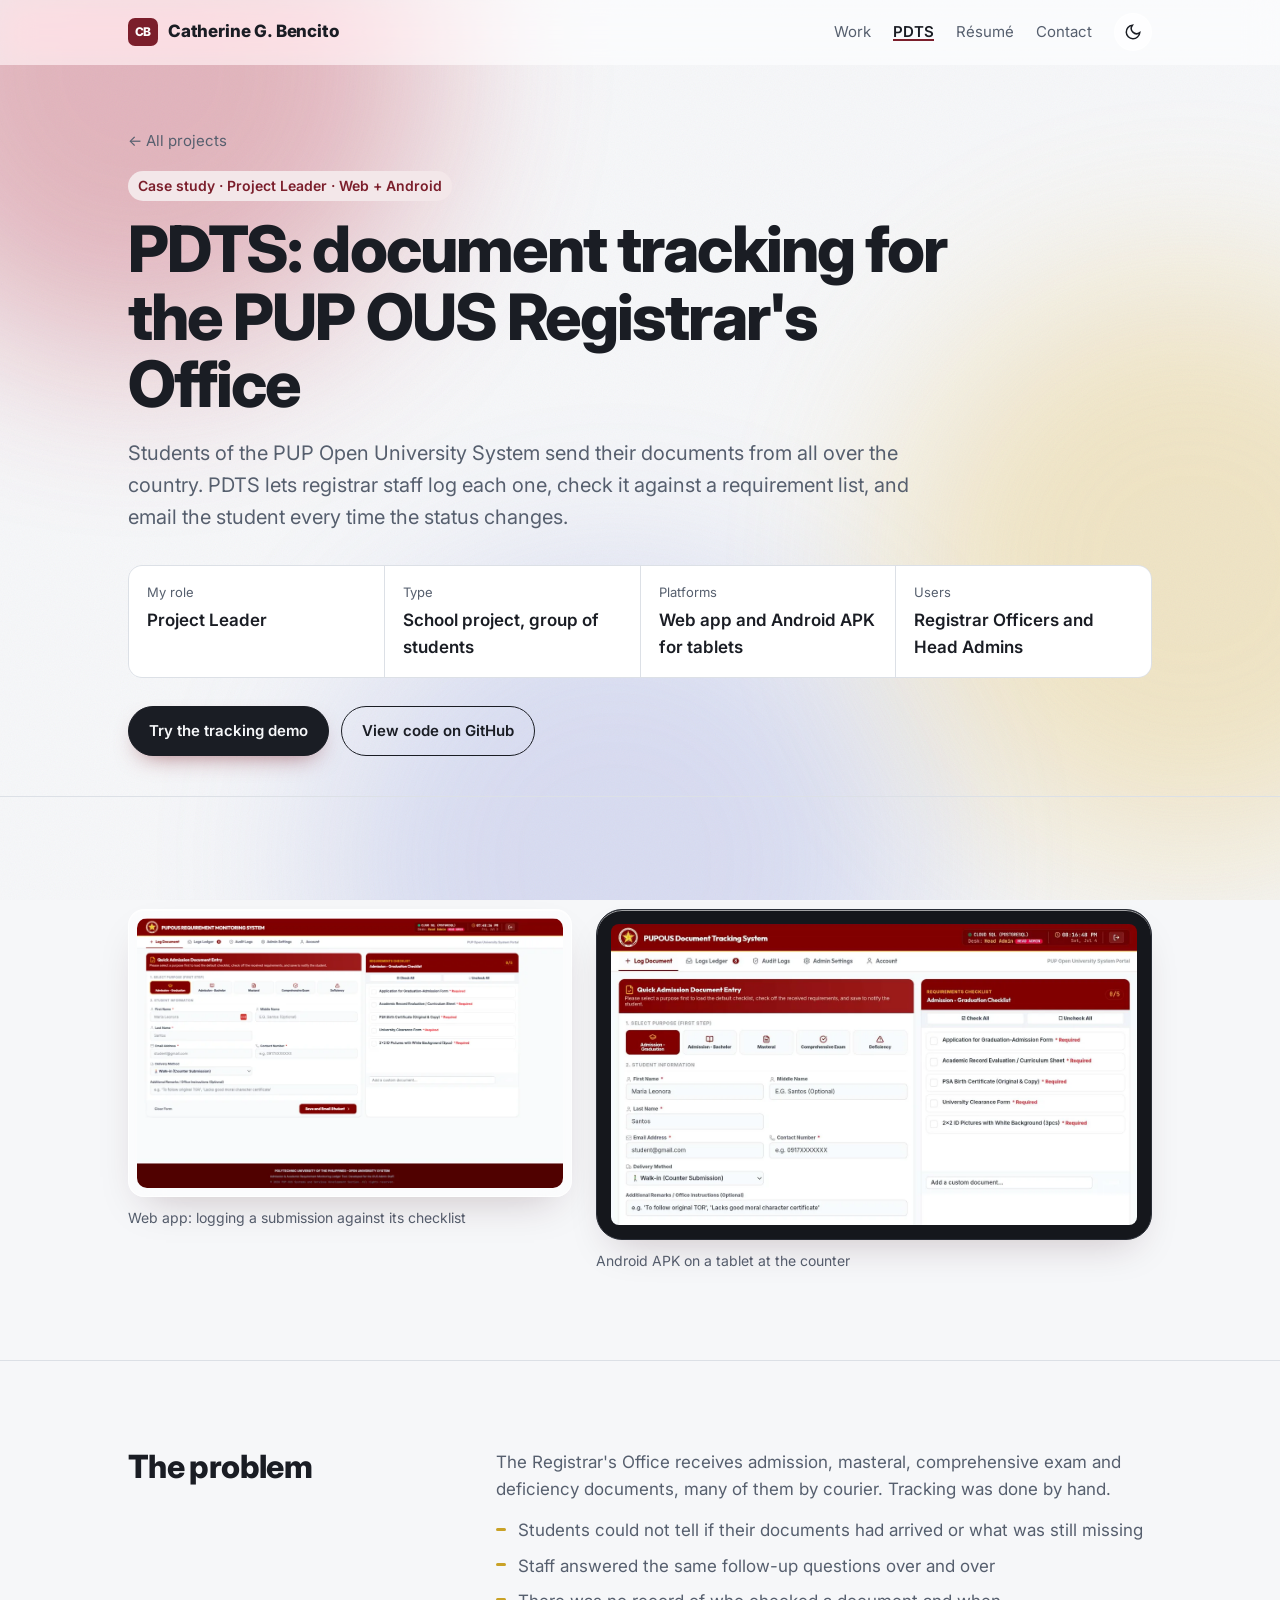
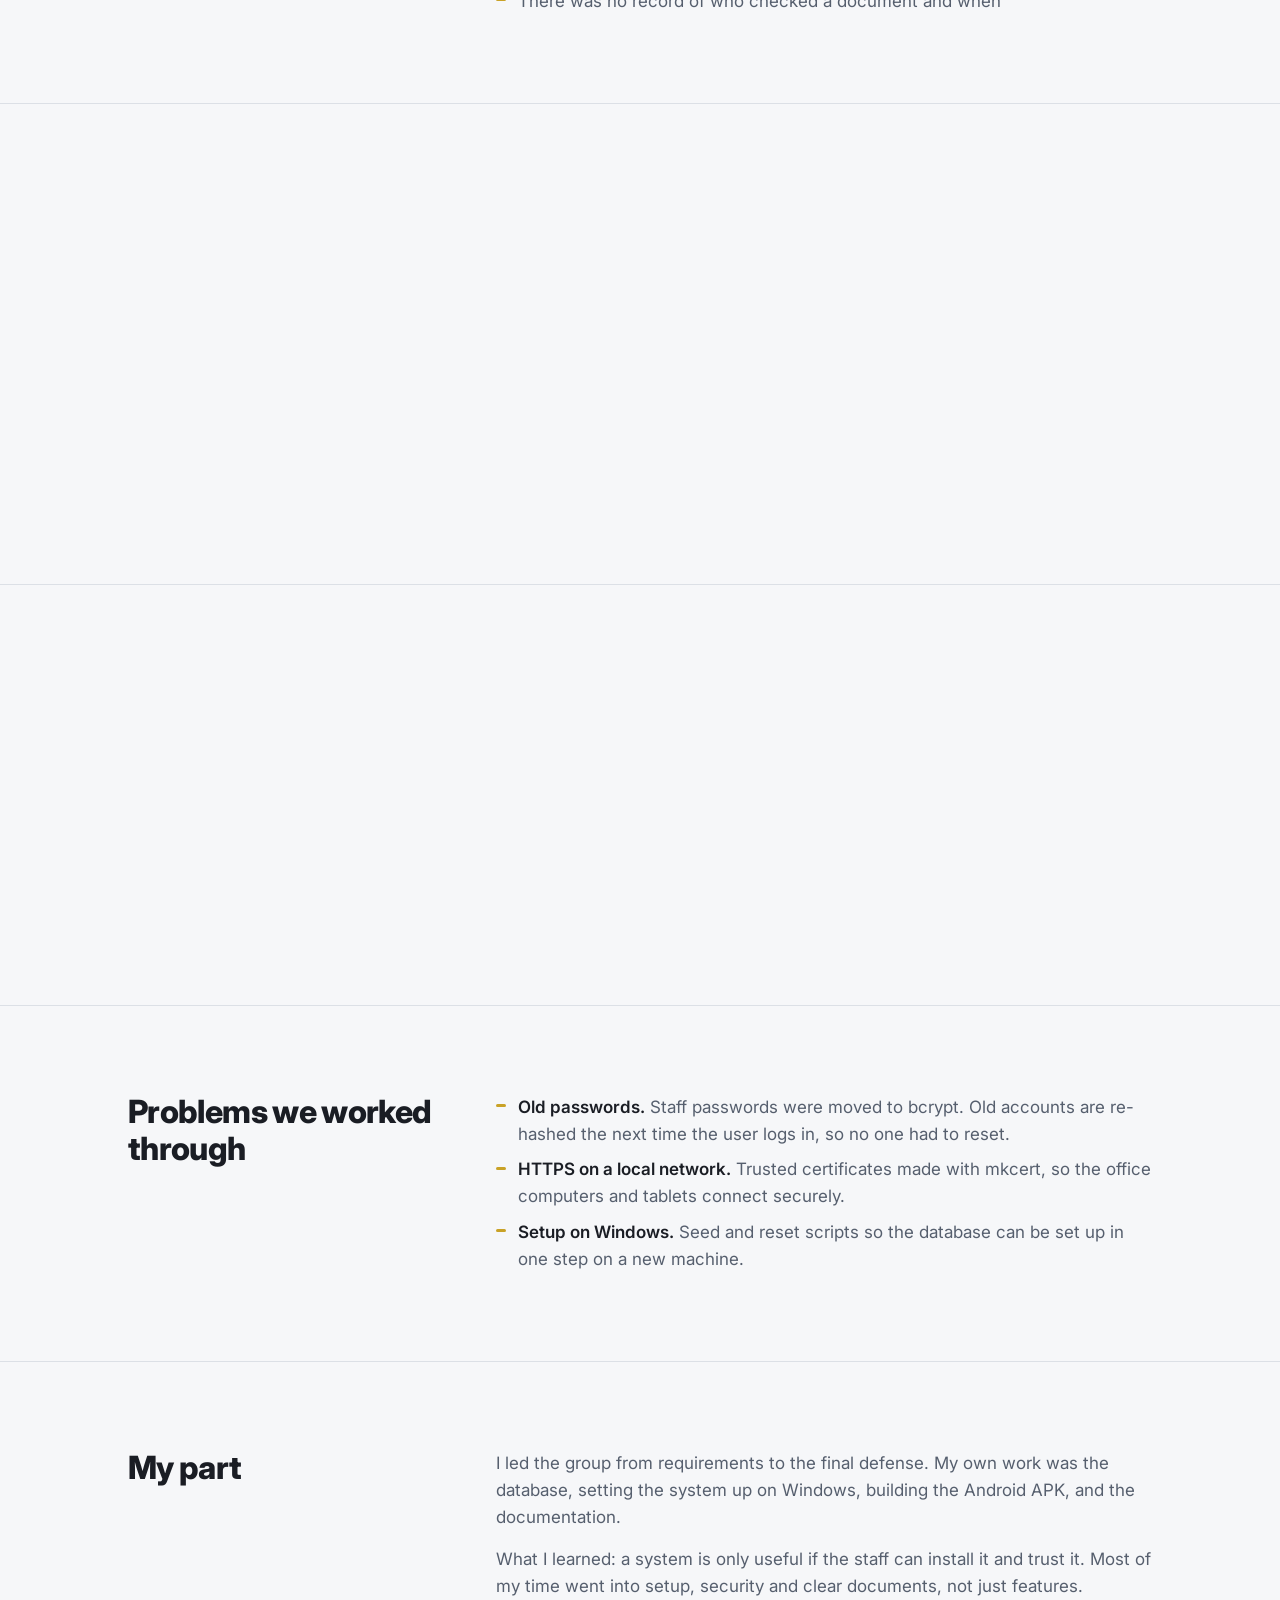
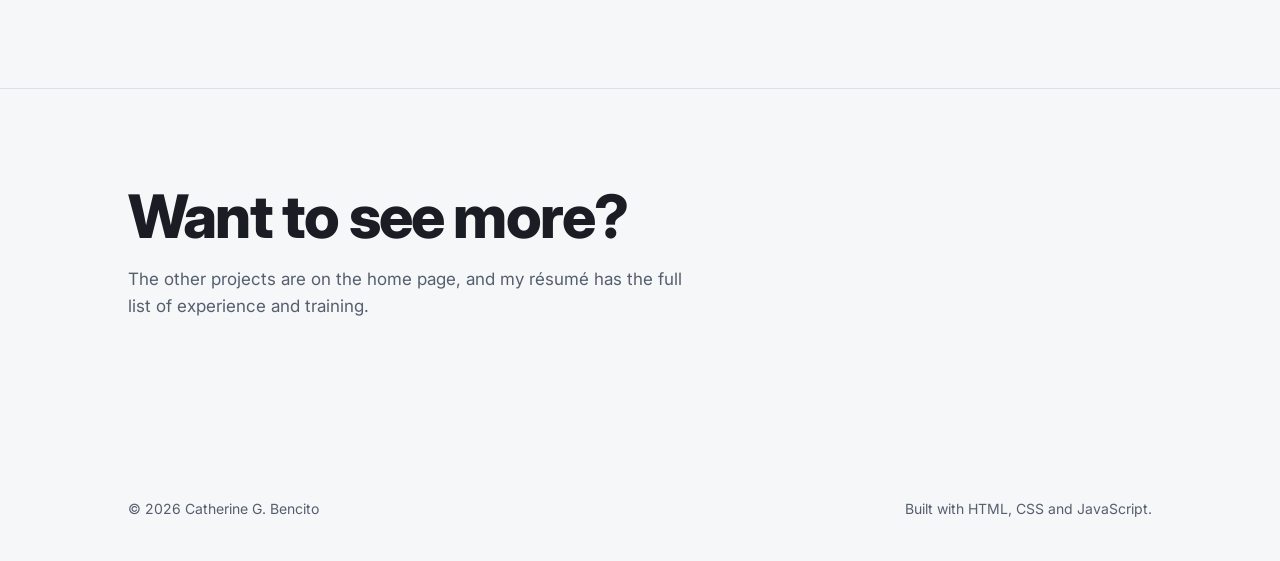
==== pdts.html @ c89cd0c1 "Add PDTS case study page and résumé page with PDF download Co-Authored-By: Claude Opus 5.5 <noreply@" ====
<!DOCTYPE html>
<html lang="en">
<head>
<meta charset="utf-8">
<meta name="viewport" content="width=device-width, initial-scale=1">
<title>PDTS case study | Catherine G. Bencito</title>
<meta name="description" content="Case study: PDTS, the PUP OUS Document Tracking and Submission System, a web and Android app for the Registrar's Office. Project Leader: Catherine G. Bencito.">
<meta name="author" content="Catherine G. Bencito">
<meta property="og:type" content="article">
<meta property="og:title" content="PDTS case study | Catherine G. Bencito">
<meta property="og:description" content="How a manual registrar process became a document tracking system on web and Android.">
<meta name="theme-color" content="#7B1E2B">
<link rel="icon" href="data:image/svg+xml,<svg xmlns='http://www.w3.org/2000/svg' viewBox='0 0 32 32'><rect width='32' height='32' rx='7' fill='%237B1E2B'/><text x='16' y='21' font-family='Arial' font-weight='700' font-size='13' fill='white' text-anchor='middle'>CB</text></svg>">
<link rel="preconnect" href="https://fonts.googleapis.com">
<link rel="preconnect" href="https://fonts.gstatic.com" crossorigin>
<link href="https://fonts.googleapis.com/css2?family=Inter:wght@400;500;600;700;800&display=swap" rel="stylesheet">
<link rel="stylesheet" href="assets/css/styles.css">
<script>
  document.documentElement.classList.add('js');
  try { const t = localStorage.getItem('theme'); if (t) document.documentElement.dataset.theme = t; else if (matchMedia('(prefers-color-scheme: dark)').matches) document.documentElement.dataset.theme = 'dark'; } catch (e) {}
</script>
</head>
<body>
<div class="ambient" aria-hidden="true"><span></span><span></span><span></span></div>
<div class="grain" aria-hidden="true"></div>
<div class="progress" id="progress" aria-hidden="true"></div>
<a class="skip" href="#main">Skip to content</a>

<header class="top">
  <div class="wrap nav">
    <a class="brand" href="index.html" aria-label="Catherine G. Bencito, home"><span class="brand-mark" aria-hidden="true">CB</span><span class="brand-name">Catherine G. Bencito</span></a>
    <div class="nav-right">
      <nav aria-label="Main">
        <ul>
          <li><a href="index.html#work">Work</a></li>
          <li class="opt"><a href="pdts.html" aria-current="page">PDTS</a></li>
          <li><a href="resume.html">Résumé</a></li>
          <li class="opt2"><a href="index.html#contact">Contact</a></li>
        </ul>
      </nav>
      <button class="theme-toggle" id="themeToggle" type="button" aria-label="Switch to dark theme">
        <svg class="moon" viewBox="0 0 24 24" fill="none" stroke="currentColor" stroke-width="2" stroke-linecap="round" aria-hidden="true"><path d="M21 12.8A9 9 0 1 1 11.2 3a7 7 0 0 0 9.8 9.8z"/></svg>
        <svg class="sun" viewBox="0 0 24 24" fill="none" stroke="currentColor" stroke-width="2" stroke-linecap="round" aria-hidden="true"><circle cx="12" cy="12" r="4"/><path d="M12 2v2M12 20v2M4.9 4.9l1.4 1.4M17.7 17.7l1.4 1.4M2 12h2M20 12h2M4.9 19.1l1.4-1.4M17.7 6.3l1.4-1.4"/></svg>
      </button>
    </div>
  </div>
</header>

<main id="main">
  <section class="page-hero">
    <div class="wrap">
      <a class="back" href="index.html#work">← All projects</a>
      <span class="role">Case study · Project Leader · Web + Android</span>
      <h1>PDTS: document tracking for the PUP OUS Registrar's Office</h1>
      <p class="lede">Students of the PUP Open University System send their documents from all over the country. PDTS lets registrar staff log each one, check it against a requirement list, and email the student every time the status changes.</p>
      <dl class="facts">
        <div><dt>My role</dt><dd>Project Leader</dd></div>
        <div><dt>Type</dt><dd>School project, group of students</dd></div>
        <div><dt>Platforms</dt><dd>Web app and Android APK for tablets</dd></div>
        <div><dt>Users</dt><dd>Registrar Officers and Head Admins</dd></div>
      </dl>
      <div class="cta-row">
        <a class="btn primary" href="index.html#main">Try the tracking demo</a>
        <a class="btn ghost" href="https://github.com/iamgravz/pdts-demo-clean" target="_blank" rel="noopener">View code on GitHub</a>
      </div>
    </div>
  </section>

  <section class="block">
    <div class="wrap">
      <div class="screens">
        <figure class="shot shot-web">
          <button type="button" class="shot-open" data-full="assets/img/pdts-web.webp" data-alt="PDTS on the web: document entry form with requirements checklist" aria-label="Enlarge web screenshot">
            <img src="assets/img/pdts-web.webp" width="960" height="607" alt="PDTS on the web: document entry form with requirements checklist">
          </button>
          <figcaption>Web app: logging a submission against its checklist</figcaption>
        </figure>
        <figure class="shot shot-tablet">
          <button type="button" class="shot-open" data-full="assets/img/pdts-tablet.webp" data-alt="PDTS Android app running on a tablet" aria-label="Enlarge tablet screenshot">
            <img src="assets/img/pdts-tablet.webp" width="1280" height="732" alt="PDTS Android app running on a tablet">
          </button>
          <figcaption>Android APK on a tablet at the counter</figcaption>
        </figure>
      </div>
    </div>
  </section>

  <section class="block">
    <div class="wrap prose-grid">
      <h2>The problem</h2>
      <div class="prose">
        <p>The Registrar's Office receives admission, masteral, comprehensive exam and deficiency documents, many of them by courier. Tracking was done by hand.</p>
        <ul class="ticks">
          <li>Students could not tell if their documents had arrived or what was still missing</li>
          <li>Staff answered the same follow-up questions over and over</li>
          <li>There was no record of who checked a document and when</li>
        </ul>
      </div>
    </div>
  </section>

  <section class="block">
    <div class="wrap prose-grid">
      <h2>What PDTS does</h2>
      <div class="prose">
        <ul class="ticks">
          <li><strong>Checklist per purpose.</strong> Head Admins set the required documents for each purpose. Officers tick each one as they verify it.</li>
          <li><strong>Tracking reference and process slip.</strong> Every submission gets a reference number and a printable slip.</li>
          <li><strong>Automatic email.</strong> When the status changes, the student gets an email, including which document is missing.</li>
          <li><strong>Audit log.</strong> Every staff action is saved with who, what and when, and cannot be edited.</li>
          <li><strong>Web and Android.</strong> The same React app runs in the browser and, through Capacitor, as an APK for tablets.</li>
        </ul>
      </div>
    </div>
  </section>

  <section class="block">
    <div class="wrap prose-grid">
      <h2>How it is built</h2>
      <div class="prose">
        <div class="arch" role="img" aria-label="React client on web and Android talks to an Express API, which uses PostgreSQL and an email service">
          <div class="col">
            <div class="node key"><b>React + TypeScript</b><span>Web app (Vite)</span></div>
            <div class="node key"><b>Android APK</b><span>Capacitor wrapper</span></div>
          </div>
          <div class="arrow" aria-hidden="true">⇄</div>
          <div class="col">
            <div class="node key"><b>Express API</b><span>Node.js · roles · bcrypt</span></div>
          </div>
          <div class="arrow" aria-hidden="true">⇄</div>
          <div class="col">
            <div class="node"><b>PostgreSQL</b><span>Drizzle ORM</span></div>
            <div class="node"><b>Email service</b><span>Nodemailer</span></div>
          </div>
        </div>
        <div class="stack plain">
          <span>React 19</span><span>TypeScript</span><span>Vite</span><span>Node.js</span><span>Express</span><span>PostgreSQL</span><span>Drizzle ORM</span><span>Tailwind CSS</span><span>Nodemailer</span><span>Capacitor</span>
        </div>
      </div>
    </div>
  </section>

  <section class="block">
    <div class="wrap prose-grid">
      <h2>Problems we worked through</h2>
      <div class="prose">
        <ul class="ticks">
          <li><strong>Old passwords.</strong> Staff passwords were moved to bcrypt. Old accounts are re-hashed the next time the user logs in, so no one had to reset.</li>
          <li><strong>HTTPS on a local network.</strong> Trusted certificates made with mkcert, so the office computers and tablets connect securely.</li>
          <li><strong>Setup on Windows.</strong> Seed and reset scripts so the database can be set up in one step on a new machine.</li>
        </ul>
      </div>
    </div>
  </section>

  <section class="block">
    <div class="wrap prose-grid">
      <h2>My part</h2>
      <div class="prose">
        <p>I led the group from requirements to the final defense. My own work was the database, setting the system up on Windows, building the Android APK, and the documentation.</p>
        <p>What I learned: a system is only useful if the staff can install it and trust it. Most of my time went into setup, security and clear documents, not just features.</p>
      </div>
    </div>
  </section>

  <section class="contact">
    <div class="wrap">
      <h2>Want to see more?</h2>
      <p>The other projects are on the home page, and my résumé has the full list of experience and training.</p>
      <div class="cta-row">
        <a class="btn primary" href="index.html#work">Back to projects</a>
        <a class="btn ghost" href="resume.html">View résumé</a>
      </div>
    </div>
  </section>
</main>

<div class="wrap">
  <footer>
    <span>© <span id="yr">2026</span> Catherine G. Bencito</span>
    <span>Built with HTML, CSS and JavaScript.</span>
  </footer>
</div>

<script src="assets/js/main.js" defer></script>
<dialog class="lightbox" id="lightbox" aria-label="Screenshot"><button class="case-close" type="button" aria-label="Close">×</button></dialog>
<div class="toast" id="toast" role="status" aria-live="polite"></div>
</body>
</html>
---- assets/css/styles.css ----
/* ==========================================================
   Catherine G. Bencito — Portfolio
   Design tokens → base → layout → components → utilities
   ========================================================== */

:root {
  --paper: #F6F7F9;
  --surface: #FFFFFF;
  --surface-2: #EEF0F3;
  --ink: #1A1D24;
  --slate: #565F6E;
  --line: #DCE0E6;
  --maroon: #7B1E2B;
  --maroon-ink: #7B1E2B;
  --maroon-soft: #F3E7E9;
  --gold: #C9A227;
  --ok: #1F7A4D;
  --ok-soft: #E3F2EA;
  --warn: #9A6A00;
  --warn-soft: #FBF1D9;
  --radius-lg: 14px;
  --radius-sm: 6px;
  --max: 1080px;
  color-scheme: light;
}

[data-theme="dark"] {
  --paper: #14161B;
  --surface: #1C1F26;
  --surface-2: #252932;
  --ink: #ECEEF2;
  --slate: #A3AAB6;
  --line: #2E333D;
  --maroon: #9B2C3C;
  --maroon-ink: #E58A97;
  --maroon-soft: #3A1E24;
  --ok: #5CC892;
  --ok-soft: #173326;
  --warn: #E8C15A;
  --warn-soft: #3A3018;
  color-scheme: dark;
}

* { box-sizing: border-box; margin: 0; padding: 0; }
html { scroll-behavior: smooth; }
@media (prefers-reduced-motion: reduce) { html { scroll-behavior: auto; } }

body {
  font-family: "Inter", system-ui, -apple-system, "Segoe UI", sans-serif;
  background: var(--paper);
  color: var(--ink);
  font-size: 17px;
  line-height: 1.6;
  -webkit-font-smoothing: antialiased;
  transition: background .25s, color .25s;
}
a { color: inherit; }
a:focus-visible, button:focus-visible, input:focus-visible {
  outline: 3px solid var(--gold); outline-offset: 3px; border-radius: 4px;
}
.wrap { max-width: var(--max); margin: 0 auto; padding: 0 28px; }
.skip { position: absolute; left: -999px; top: 8px; background: var(--ink); color: var(--paper); padding: 8px 14px; border-radius: 6px; z-index: 50; }
.skip:focus { left: 8px; }

/* ---------- header ---------- */
header.top {
  position: sticky; top: 0; z-index: 20;
  background: color-mix(in srgb, var(--paper) 88%, transparent);
  backdrop-filter: blur(8px);
  border-bottom: 1px solid transparent;
  transition: border-color .2s;
}
header.top.scrolled { border-bottom-color: var(--line); }
.nav { display: flex; align-items: center; justify-content: space-between; height: 64px; gap: 16px; }
.brand { white-space: nowrap; font-weight: 800; text-decoration: none; letter-spacing: -.01em; display: flex; align-items: center; gap: 10px; }
.brand-mark { width: 30px; height: 28px; border-radius: 7px; background: var(--maroon); color: #fff; display: grid; place-items: center; font-size: 12px; }
.nav-right { display: flex; align-items: center; gap: 22px; }
.nav ul { display: flex; gap: 22px; list-style: none; font-size: 15px; }
.nav ul a { text-decoration: none; color: var(--slate); }
.nav ul a:hover { color: var(--ink); }
.theme-toggle {
  width: 38px; height: 38px; border-radius: 50%;
  border: 1px solid var(--line); background: var(--surface); color: var(--ink);
  display: grid; place-items: center; cursor: pointer;
}
.theme-toggle svg { width: 18px; height: 18px; }
.theme-toggle .sun { display: none; }
[data-theme="dark"] .theme-toggle .sun { display: block; }
[data-theme="dark"] .theme-toggle .moon { display: none; }
@media (max-width: 760px) { .nav ul { gap: 14px; font-size: 14px; } .nav ul .opt { display: none; } }
@media (max-width: 430px) { .nav ul .opt2 { display: none; } .brand-name { display: none; } }

/* ---------- buttons ---------- */
.btn {
  display: inline-flex; align-items: center; gap: 8px;
  padding: 12px 20px; border-radius: 999px;
  font: inherit; font-weight: 600; font-size: 15px; text-decoration: none;
  border: 1.5px solid var(--ink); background: transparent; color: var(--ink);
  cursor: pointer; transition: background .15s, color .15s, border-color .15s;
}
.btn.primary { background: var(--ink); color: var(--paper); }
.btn.primary:hover { background: var(--maroon); border-color: var(--maroon); color: #fff; }
.btn.ghost:hover { background: var(--surface); }
.btn.small { padding: 8px 14px; font-size: 14px; }
.cta-row { display: flex; flex-wrap: wrap; gap: 12px; margin-top: 36px; }

/* ---------- hero ---------- */
.hero { padding: 88px 0 72px; }
.hero-grid { display: grid; grid-template-columns: 1fr; gap: 0; }
.hero h1 { font-size: clamp(44px, 7.4vw, 88px); line-height: 1; letter-spacing: -.035em; font-weight: 800; max-width: 12ch; }
.hero .lede { margin-top: 28px; font-size: clamp(18px, 2vw, 21px); color: var(--slate); max-width: 60ch; }
.hero .lede strong { color: var(--ink); font-weight: 600; }

/* ---------- live tracker demo (signature element) ---------- */
.demo {
  margin-top: 72px; background: var(--surface);
  border: 1px solid var(--line); border-radius: var(--radius-lg);
  overflow: hidden;
}
.demo-bar {
  display: flex; justify-content: space-between; align-items: center; gap: 12px; flex-wrap: wrap;
  padding: 14px 22px; background: var(--maroon); color: #fff; font-size: 14px;
}
.demo-bar b { font-weight: 700; }
.demo-bar .pill { background: rgba(255,255,255,.16); padding: 3px 10px; border-radius: 999px; }
.demo-body { padding: 24px 26px 28px; }
.demo-form { display: flex; gap: 10px; flex-wrap: wrap; align-items: end; }
.demo-form label { display: block; font-size: 14px; font-weight: 600; margin-bottom: 6px; }
.demo-form .field { flex: 1 1 260px; }
.demo-form input {
  width: 100%; font: inherit; font-size: 16px; font-variant-numeric: tabular-nums;
  padding: 11px 14px; border: 1.5px solid var(--line); border-radius: 10px;
  background: var(--paper); color: var(--ink);
}
.demo-form input:focus { border-color: var(--maroon-ink); outline: none; }
.samples { margin-top: 12px; font-size: 14px; color: var(--slate); display: flex; gap: 8px; flex-wrap: wrap; align-items: center; }
.samples button {
  font: inherit; font-size: 13px; font-variant-numeric: tabular-nums;
  padding: 4px 10px; border-radius: 999px; cursor: pointer;
  border: 1px solid var(--line); background: var(--surface-2); color: var(--ink);
}
.samples button:hover { border-color: var(--maroon-ink); }

.result { margin-top: 24px; border-top: 1px dashed var(--line); padding-top: 22px; }
.result[hidden] { display: none; }
.result-head { display: flex; justify-content: space-between; gap: 16px; flex-wrap: wrap; align-items: flex-start; }
.result-head h3 { font-size: 20px; letter-spacing: -.01em; }
.result-head .meta { font-size: 14px; color: var(--slate); }
.status { font-size: 13px; font-weight: 700; padding: 5px 12px; border-radius: 999px; white-space: nowrap; }
.status.ok { background: var(--ok-soft); color: var(--ok); }
.status.warn { background: var(--warn-soft); color: var(--warn); }
.status.info { background: var(--maroon-soft); color: var(--maroon-ink); }

.steps { position: relative; display: grid; grid-template-columns: repeat(5, 1fr); margin-top: 26px; }
.rail { position: absolute; left: 10%; right: 10%; top: 11px; height: 3px; background: var(--line); border-radius: 3px; }
.rail-fill { position: absolute; left: 0; top: 0; bottom: 0; width: 0; background: var(--maroon); border-radius: 3px; transition: width 1.4s cubic-bezier(.6,.1,.2,1); }
.step { position: relative; text-align: center; padding: 0 6px; }
.dot { width: 25px; height: 25px; margin: 0 auto; border-radius: 50%; background: var(--surface); border: 3px solid var(--line); transition: border-color .3s, background .3s; display: grid; place-items: center; }
.dot svg { width: 12px; height: 12px; opacity: 0; transition: opacity .3s; }
.step.done .dot { border-color: var(--maroon); background: var(--maroon); }
.step.done .dot svg { opacity: 1; }
.step.current .dot { border-color: var(--maroon); }
.step-name { margin-top: 10px; font-weight: 600; font-size: 14px; }
.step-note { font-size: 12.5px; color: var(--slate); line-height: 1.4; margin-top: 2px; font-variant-numeric: tabular-nums; }

.result-cols { display: grid; grid-template-columns: 1fr 1fr; gap: 24px; margin-top: 26px; }
.panel { background: var(--paper); border: 1px solid var(--line); border-radius: 10px; padding: 16px 18px; }
.panel h4 { font-size: 14px; font-weight: 700; margin-bottom: 10px; }
.checklist { list-style: none; display: grid; gap: 7px; font-size: 15px; }
.checklist li { display: flex; gap: 10px; align-items: baseline; }
.checklist .mark { flex: none; width: 18px; height: 18px; border-radius: 4px; display: grid; place-items: center; font-size: 12px; font-weight: 800; transform: translateY(3px); }
.checklist .yes .mark { background: var(--ok-soft); color: var(--ok); }
.checklist .no .mark { background: var(--warn-soft); color: var(--warn); }
.checklist .no { color: var(--slate); }
.email { font-size: 14px; color: var(--slate); }
.email .subject { color: var(--ink); font-weight: 600; margin-bottom: 6px; }
.email p + p { margin-top: 6px; }
.demo-error { margin-top: 18px; color: var(--warn); font-size: 15px; }
.demo-foot { margin-top: 22px; font-size: 14px; color: var(--slate); }
@media (max-width: 760px) {
  .steps { grid-template-columns: 1fr; gap: 16px; }
  .rail { left: 11px; right: auto; top: 12px; bottom: 12px; width: 3px; height: auto; }
  .rail-fill { width: 100% !important; height: 0; transition: height 1.4s cubic-bezier(.6,.1,.2,1); }
  .step { display: grid; grid-template-columns: 25px 1fr; gap: 14px; text-align: left; padding: 0; }
  .dot { margin: 0; }
  .step-name { margin-top: 0; }
  .result-cols { grid-template-columns: 1fr; }
}

/* ---------- sections ---------- */
section.block { padding: 88px 0; border-top: 1px solid var(--line); }
.sec-head { display: grid; grid-template-columns: 1fr 2fr; gap: 40px; margin-bottom: 48px; }
.sec-head h2 { font-size: clamp(30px, 3.6vw, 40px); line-height: 1.1; letter-spacing: -.025em; font-weight: 800; }
.sec-head p { color: var(--slate); max-width: 58ch; align-self: end; }
@media (max-width: 800px) { .sec-head { grid-template-columns: 1fr; gap: 12px; } }

/* ---------- featured project ---------- */
.feature { display: grid; grid-template-columns: 1.15fr 1fr; background: var(--surface); border: 1px solid var(--line); border-radius: var(--radius-lg); overflow: hidden; }
.feature-body { padding: 40px; }
.feature-body h3 { font-size: 28px; line-height: 1.15; letter-spacing: -.02em; }
.role { display: inline-block; margin-bottom: 14px; font-size: 14px; font-weight: 600; color: var(--maroon-ink); background: var(--maroon-soft); padding: 4px 10px; border-radius: 999px; }
.feature-body > p { margin-top: 14px; color: var(--slate); }
.ticks { margin-top: 18px; list-style: none; display: grid; gap: 8px; }
.ticks li { padding-left: 22px; position: relative; }
.ticks li::before { content: ""; position: absolute; left: 0; top: .62em; width: 10px; height: 3px; border-radius: 2px; background: var(--gold); }
.feature-side { background: var(--maroon); color: #fff; padding: 40px; display: flex; flex-direction: column; gap: 26px; }
.feature-side h4 { font-size: 15px; font-weight: 600; opacity: .75; }
.stack { display: flex; flex-wrap: wrap; gap: 8px; margin-top: 10px; }
.stack span { font-size: 14px; padding: 5px 11px; border-radius: var(--radius-sm); background: rgba(255,255,255,.13); }
.feature-side .links { margin-top: auto; display: flex; gap: 12px; flex-wrap: wrap; }
.feature-side .btn { border-color: #fff; color: #fff; }
.feature-side .btn.primary { background: #fff; color: var(--maroon); }
.feature-side .btn.primary:hover { background: var(--gold); border-color: var(--gold); color: #1A1D24; }
.feature-side .btn.ghost:hover { background: rgba(255,255,255,.12); }
@media (max-width: 860px) { .feature { grid-template-columns: 1fr; } .feature-body, .feature-side { padding: 28px; } }

/* ---------- other projects ---------- */
.projects { margin-top: 28px; display: grid; grid-template-columns: repeat(2, 1fr); gap: 32px 28px; }
.proj { padding-top: 26px; border-top: 3px solid var(--ink); display: flex; flex-direction: column; }
.proj h3 { font-size: 22px; letter-spacing: -.015em; line-height: 1.2; }
.proj .kind { font-size: 14px; color: var(--maroon-ink); font-weight: 600; margin-top: 4px; }
.proj p { margin-top: 12px; color: var(--slate); max-width: 52ch; }
.tags { margin-top: 14px; font-size: 14px; display: flex; flex-wrap: wrap; gap: 6px; }
.tags span { border: 1px solid var(--line); background: var(--surface); padding: 3px 9px; border-radius: var(--radius-sm); }
.proj .btn { margin-top: 18px; align-self: flex-start; }
@media (max-width: 760px) { .projects { grid-template-columns: 1fr; } }

.small-builds { margin-top: 56px; background: var(--surface); border: 1px solid var(--line); border-radius: var(--radius-lg); padding: 28px 32px; }
.small-builds h3 { font-size: 18px; }
.small-builds dl { margin-top: 16px; display: grid; grid-template-columns: 180px 1fr; gap: 12px 24px; }
.small-builds dt { font-weight: 600; }
.small-builds dd { color: var(--slate); }
@media (max-width: 640px) { .small-builds dl { grid-template-columns: 1fr; gap: 2px; } .small-builds dd { margin-bottom: 12px; } }

/* ---------- github feed ---------- */
.gh { margin-top: 56px; }
.gh-head { display: flex; justify-content: space-between; align-items: baseline; gap: 16px; flex-wrap: wrap; }
.gh-head h3 { font-size: 18px; }
.gh-head span { font-size: 14px; color: var(--slate); }
.gh-list { margin-top: 16px; list-style: none; border: 1px solid var(--line); border-radius: var(--radius-lg); background: var(--surface); }
.gh-list li { display: grid; grid-template-columns: 1fr auto; gap: 4px 16px; padding: 14px 20px; border-top: 1px solid var(--line); }
.gh-list li:first-child { border-top: 0; }
.gh-list a { font-weight: 600; text-underline-offset: 4px; }
.gh-list .desc { grid-column: 1 / -1; font-size: 14px; color: var(--slate); }
.gh-list .when { font-size: 13px; color: var(--slate); font-variant-numeric: tabular-nums; white-space: nowrap; }
.gh-list .lang { font-size: 13px; color: var(--slate); }
.gh-list .loading { color: var(--slate); font-size: 15px; display: block; }

/* ---------- skills ---------- */
.skills { display: grid; grid-template-columns: repeat(4, 1fr); gap: 32px; }
.skills h3 { font-size: 16px; padding-bottom: 10px; border-bottom: 1px solid var(--line); margin-bottom: 12px; }
.skills ul { list-style: none; display: grid; gap: 6px; color: var(--slate); }
@media (max-width: 860px) { .skills { grid-template-columns: repeat(2, 1fr); } }
@media (max-width: 480px) { .skills { grid-template-columns: 1fr; } }

/* ---------- experience ---------- */
h3.sub { font-size: 15px; font-weight: 600; color: var(--slate); margin: 0 0 22px; }
.timeline + h3.sub, .timeline + .edu-list, h3.sub.space { margin-top: 56px; }
.timeline { list-style: none; position: relative; max-width: 760px; }
.timeline::before { content: ""; position: absolute; left: 7px; top: 8px; bottom: 8px; width: 2px; background: var(--line); }
.timeline li { position: relative; padding-left: 44px; padding-bottom: 40px; }
.timeline li:last-child { padding-bottom: 0; }
.timeline li::before { content: ""; position: absolute; left: 0; top: 7px; width: 16px; height: 16px; border-radius: 50%; background: var(--paper); border: 3px solid var(--maroon); }
.timeline .when { font-size: 14px; color: var(--slate); font-variant-numeric: tabular-nums; }
.timeline h3 { font-size: 20px; letter-spacing: -.01em; margin-top: 2px; }
.timeline .org { color: var(--maroon-ink); font-weight: 600; font-size: 15px; }
.timeline p { margin-top: 8px; color: var(--slate); max-width: 62ch; }
.edu-list { display: grid; gap: 12px; }
.edu { display: flex; justify-content: space-between; gap: 24px; flex-wrap: wrap; padding: 22px 26px; border-radius: var(--radius-lg); background: var(--surface); border: 1px solid var(--line); }
.edu h3 { font-size: 18px; }
.edu p { color: var(--slate); }

/* ---------- certifications ---------- */
.certs { display: grid; grid-template-columns: repeat(4, 1fr); gap: 16px; }
.cert { background: var(--surface); border: 1px solid var(--line); border-top: 4px solid var(--maroon); border-radius: var(--radius-sm); padding: 20px; }
.cert:nth-child(n+3) { border-top-color: var(--gold); }
.cert .issuer { font-size: 14px; color: var(--slate); }
.cert h3 { font-size: 17px; line-height: 1.3; margin-top: 6px; }
.cert p { font-size: 13px; color: var(--slate); margin-top: 10px; font-variant-numeric: tabular-nums; }
.cert-courses { margin-top: 36px; }
.cert-courses h3 { font-size: 16px; }
.cert-courses ul { margin-top: 14px; list-style: none; columns: 3; column-gap: 32px; color: var(--slate); }
.cert-courses li { break-inside: avoid; padding: 5px 0; border-bottom: 1px solid var(--line); }
.also { margin-top: 18px; font-size: 15px; color: var(--slate); }
@media (max-width: 900px) { .certs { grid-template-columns: repeat(2, 1fr); } .cert-courses ul { columns: 2; } }
@media (max-width: 520px) { .certs { grid-template-columns: 1fr; } .cert-courses ul { columns: 1; } }

/* ---------- case study dialog ---------- */
dialog.case {
  width: min(880px, calc(100% - 32px)); max-height: calc(100vh - 48px);
  margin: auto; padding: 0; border: 1px solid var(--line); border-radius: var(--radius-lg);
  background: var(--surface); color: var(--ink);
}
dialog.case::backdrop { background: rgba(10,12,16,.55); }
dialog.case[open] { animation: rise .22s ease-out; }
@keyframes rise { from { opacity: 0; transform: translateY(12px); } to { opacity: 1; transform: none; } }
@media (prefers-reduced-motion: reduce) { dialog.case[open] { animation: none; } }
.case-head { position: sticky; top: 0; z-index: 1; display: flex; justify-content: space-between; align-items: center; gap: 16px; padding: 18px 28px; background: var(--surface); border-bottom: 1px solid var(--line); }
.case-head h2 { font-size: 20px; letter-spacing: -.01em; }
.case-close { width: 36px; height: 36px; border-radius: 50%; border: 1px solid var(--line); background: var(--paper); color: var(--ink); font-size: 20px; line-height: 1; cursor: pointer; }
.case-body { padding: 26px 28px 34px; }
.case-body h3 { font-size: 16px; margin: 28px 0 8px; }
.case-body h3:first-child { margin-top: 0; }
.case-body p, .case-body li { color: var(--slate); }
.case-body ul { padding-left: 20px; display: grid; gap: 6px; }
.case-body strong { color: var(--ink); font-weight: 600; }

/* architecture diagram */
.arch { display: grid; grid-template-columns: 1fr auto 1fr auto 1fr; align-items: center; gap: 10px; margin-top: 10px; }
.arch .col { display: grid; gap: 8px; }
.node { border: 1.5px solid var(--line); background: var(--paper); border-radius: 10px; padding: 10px 12px; text-align: center; }
.node b { display: block; font-size: 14px; }
.node span { font-size: 12.5px; color: var(--slate); }
.node.key { border-color: var(--maroon-ink); }
.arrow { color: var(--slate); font-size: 20px; text-align: center; }
@media (max-width: 640px) { .arch { grid-template-columns: 1fr; } .arrow { transform: rotate(90deg); } }

/* ---------- contact ---------- */
.contact { padding: 96px 0 64px; border-top: 1px solid var(--line); }
.contact h2 { font-size: clamp(34px, 5vw, 60px); line-height: 1.05; letter-spacing: -.03em; font-weight: 800; max-width: 16ch; }
.contact p { margin-top: 18px; color: var(--slate); max-width: 52ch; }
footer { padding: 28px 0 40px; font-size: 14px; color: var(--slate); display: flex; justify-content: space-between; flex-wrap: wrap; gap: 12px; }

/* ---------- print: the page doubles as a résumé ---------- */
@media print {
  header.top, .demo, .cta-row, .theme-toggle, .gh, .proj .btn, .feature-side .links, dialog, .contact h2 { display: none !important; }
  body { background: #fff; color: #000; font-size: 11pt; }
  section.block { padding: 18pt 0; border: 0; }
  .hero { padding: 0 0 12pt; }
  .hero h1 { font-size: 26pt; }
  .feature, .feature-side { background: #fff !important; color: #000; border: 1px solid #ccc; }
  .stack span { background: #eee; }
  a { text-decoration: none; }
}

/* ---------- utilities ---------- */
.sr { position: absolute; width: 1px; height: 1px; overflow: hidden; clip: rect(0 0 0 0); white-space: nowrap; }
.checklist .tbd .mark { background: var(--surface-2); color: var(--slate); }
.checklist .tbd { color: var(--slate); }
.demo-error[hidden] { display: none; }

/* ==========================================================
   Motion + glass layer
   ========================================================== */
:root {
  --glass: rgba(255, 255, 255, .58);
  --glass-strong: rgba(255, 255, 255, .72);
  --glass-border: rgba(255, 255, 255, .75);
  --glass-edge: rgba(26, 29, 36, .08);
  --glass-shadow: 0 1px 0 rgba(255,255,255,.6) inset, 0 18px 40px -18px rgba(60, 20, 30, .25);
  --blob-1: #C2475A;
  --blob-2: #E2B94A;
  --blob-3: #6E7FD6;
  --ease-out: cubic-bezier(.16, 1, .3, 1);
}
[data-theme="dark"] {
  --glass: rgba(30, 33, 41, .55);
  --glass-strong: rgba(30, 33, 41, .72);
  --glass-border: rgba(255, 255, 255, .09);
  --glass-edge: rgba(255, 255, 255, .06);
  --glass-shadow: 0 1px 0 rgba(255,255,255,.06) inset, 0 24px 48px -20px rgba(0, 0, 0, .6);
  --blob-1: #7B1E2B;
  --blob-2: #8A6A12;
  --blob-3: #2E3A7A;
}

/* ambient background */
.ambient { position: fixed; inset: 0; z-index: -1; overflow: hidden; pointer-events: none; }
.ambient span {
  position: absolute; width: 46vmax; height: 46vmax; border-radius: 50%;
  filter: blur(90px); opacity: .38; will-change: transform;
  animation: drift 28s ease-in-out infinite alternate;
}
.ambient span:nth-child(1) { background: var(--blob-1); top: -18vmax; left: -12vmax; }
.ambient span:nth-child(2) { background: var(--blob-2); top: 30vh; right: -16vmax; animation-duration: 34s; animation-delay: -8s; opacity: .3; }
.ambient span:nth-child(3) { background: var(--blob-3); bottom: -20vmax; left: 25vw; animation-duration: 40s; animation-delay: -16s; opacity: .22; }
[data-theme="dark"] .ambient span { opacity: .45; }
@keyframes drift {
  0%   { transform: translate3d(0, 0, 0) scale(1); }
  50%  { transform: translate3d(6vmax, 4vmax, 0) scale(1.12); }
  100% { transform: translate3d(-4vmax, 8vmax, 0) scale(.94); }
}
.grain {
  position: fixed; inset: 0; z-index: -1; pointer-events: none; opacity: .05;
  background-image: url("data:image/svg+xml,%3Csvg xmlns='http://www.w3.org/2000/svg' width='160' height='160'%3E%3Cfilter id='n'%3E%3CfeTurbulence type='fractalNoise' baseFrequency='.85' numOctaves='3' stitchTiles='stitch'/%3E%3C/filter%3E%3Crect width='100%25' height='100%25' filter='url(%23n)'/%3E%3C/svg%3E");
}
body { background: var(--paper); }

/* glass surfaces */
.demo, .feature, .small-builds, .gh-list, .edu, .cert, .panel, dialog.case, .case-head, .proj {
  background: var(--glass);
  -webkit-backdrop-filter: blur(18px) saturate(160%);
  backdrop-filter: blur(18px) saturate(160%);
  border: 1px solid var(--glass-border);
  box-shadow: var(--glass-shadow);
}
.proj { border-top: 3px solid var(--ink); border-radius: var(--radius-lg); padding: 26px 26px 24px; }
.panel { background: var(--glass-strong); }
.case-head { box-shadow: none; border-width: 0 0 1px; border-radius: 0; }
dialog.case { background: var(--glass-strong); }
dialog.case::backdrop { background: rgba(10,12,16,.4); -webkit-backdrop-filter: blur(6px); backdrop-filter: blur(6px); }
.feature-side {
  background: linear-gradient(150deg, rgba(123,30,43,.94), rgba(84,16,28,.92));
  position: relative; overflow: hidden;
}
.feature-side::after {
  content: ""; position: absolute; width: 320px; height: 320px; right: -120px; bottom: -140px; border-radius: 50%;
  background: radial-gradient(circle, rgba(201,162,39,.45), transparent 70%); pointer-events: none;
}
.demo-bar { background: linear-gradient(100deg, var(--maroon), #5A1520); }
header.top { background: var(--glass); -webkit-backdrop-filter: blur(16px) saturate(160%); backdrop-filter: blur(16px) saturate(160%); }
header.top.scrolled { border-bottom-color: var(--glass-edge); }
.theme-toggle, .samples button, .demo-form input, .tags span, .case-close {
  background: var(--glass-strong); border-color: var(--glass-border);
}

/* cursor spotlight on glass cards */
.spot { position: relative; isolation: isolate; }
.spot::before {
  content: ""; position: absolute; inset: 0; border-radius: inherit; pointer-events: none; z-index: 2;
  background: radial-gradient(420px circle at var(--mx, 50%) var(--my, 50%), rgba(255,255,255,.22), transparent 45%);
  opacity: 0; transition: opacity .3s;
}
[data-theme="dark"] .spot::before { background: radial-gradient(420px circle at var(--mx, 50%) var(--my, 50%), rgba(229,138,151,.12), transparent 45%); }
.spot:hover::before { opacity: 1; }

/* lift on hover for interactive cards */
.proj, .cert, .edu { transition: transform .5s var(--ease-out), box-shadow .5s var(--ease-out); }
.proj:hover, .cert:hover, .edu:hover { transform: translateY(-4px); }

/* buttons */
.btn { transition: transform .4s var(--ease-out), background .2s, color .2s, border-color .2s, box-shadow .3s; }
.btn.primary { box-shadow: 0 10px 24px -12px rgba(123,30,43,.7); }
.btn:active { transform: scale(.97); }

/* hero headline: word-by-word rise */
.hero h1 .w { display: inline-block; overflow: hidden; vertical-align: top; padding-bottom: .06em; }
.hero h1 .w > span { display: inline-block; transform: translateY(105%); animation: rise-in .9s var(--ease-out) forwards; animation-delay: calc(var(--i) * 70ms + 120ms); }
@keyframes rise-in { to { transform: none; } }
.hero .lede, .hero .cta-row { opacity: 0; animation: fade-up .9s var(--ease-out) forwards; }
.hero .lede { animation-delay: .55s; }
.hero .cta-row { animation-delay: .7s; }
@keyframes fade-up { from { opacity: 0; transform: translateY(14px); } to { opacity: 1; transform: none; } }

/* scroll reveal (only when JS is running) */
.js [data-reveal] { opacity: 0; transform: translateY(28px); transition: opacity .9s var(--ease-out), transform .9s var(--ease-out); transition-delay: var(--d, 0ms); }
.js [data-reveal].in { opacity: 1; transform: none; }

/* scroll progress */
.progress { position: fixed; top: 0; left: 0; right: 0; height: 3px; z-index: 30; transform-origin: 0 50%; transform: scaleX(0); background: linear-gradient(90deg, var(--maroon), var(--gold)); }

@media (prefers-reduced-motion: reduce) {
  .ambient span, .hero h1 .w > span, .hero .lede, .hero .cta-row { animation: none !important; transform: none !important; opacity: 1 !important; }
  .js [data-reveal] { opacity: 1; transform: none; transition: none; }
  .proj:hover, .cert:hover, .edu:hover { transform: none; }
}
@media print {
  .ambient, .grain, .progress { display: none !important; }
  .js [data-reveal], .hero .lede, .hero .cta-row { opacity: 1 !important; transform: none !important; }
  .hero h1 .w > span { transform: none !important; }
}

/* hero photo */
.hero-grid { display: grid; grid-template-columns: minmax(0, 1fr) 320px; gap: 56px; align-items: center; }
.hero-photo { position: relative; margin: 0; opacity: 0; animation: photo-in 1.1s var(--ease-out) .35s forwards; }
.hero-photo::before {
  content: ""; position: absolute; inset: -14px; border-radius: 30px; z-index: -1;
  background: var(--glass); border: 1px solid var(--glass-border); box-shadow: var(--glass-shadow);
  -webkit-backdrop-filter: blur(18px); backdrop-filter: blur(18px);
  transform: rotate(-3deg);
}
.hero-photo img { display: block; width: 100%; height: auto; aspect-ratio: 4 / 5; object-fit: cover; border-radius: 22px; box-shadow: 0 30px 60px -28px rgba(60, 20, 30, .55); }
.hero-photo figcaption {
  position: absolute; left: 50%; bottom: -18px; transform: translateX(-50%); white-space: nowrap;
  display: flex; align-items: center; gap: 8px; padding: 8px 14px; border-radius: 999px; font-size: 13px; font-weight: 600;
  background: var(--glass-strong); border: 1px solid var(--glass-border); box-shadow: var(--glass-shadow);
  -webkit-backdrop-filter: blur(14px); backdrop-filter: blur(14px);
}
.dot-live { width: 8px; height: 8px; border-radius: 50%; background: #2FA866; box-shadow: 0 0 0 0 rgba(47,168,102,.5); animation: pulse 2.4s ease-out infinite; }
@keyframes pulse { 0% { box-shadow: 0 0 0 0 rgba(47,168,102,.5); } 100% { box-shadow: 0 0 0 10px rgba(47,168,102,0); } }
@keyframes photo-in { from { opacity: 0; transform: translateY(18px) scale(.97); } to { opacity: 1; transform: none; } }
@media (max-width: 900px) {
  .hero-grid { grid-template-columns: 1fr; gap: 40px; }
  .hero-photo { order: -1; width: 220px; margin-left: 14px; margin-top: 8px; }
}
@media (prefers-reduced-motion: reduce) { .hero-photo { animation: none; opacity: 1; } .dot-live { animation: none; } }
@media print { .hero-photo { opacity: 1; animation: none; } .hero-photo figcaption { display: none; } }

/* cutout portrait: head rises out of the glass card */
.hero-photo::before { inset: 16% -10px -10px -10px; transform: rotate(-2.5deg); border-radius: 28px; }
.hero-photo::after {
  content: ""; position: absolute; inset: 16% -10px -10px -10px; z-index: -1; border-radius: 28px; transform: rotate(-2.5deg);
  background: radial-gradient(120% 80% at 50% 100%, rgba(123,30,43,.28), transparent 60%),
              radial-gradient(60% 50% at 80% 20%, rgba(201,162,39,.25), transparent 70%);
}
.hero-photo img {
  border-radius: 0; box-shadow: none; object-fit: contain; aspect-ratio: 4 / 5;
  filter: drop-shadow(0 24px 30px rgba(40, 10, 20, .28));
  -webkit-mask-image: linear-gradient(to bottom, #000 82%, transparent 100%);
  mask-image: linear-gradient(to bottom, #000 82%, transparent 100%);
}
.hero-photo figcaption { bottom: -22px; }

/* toast */
.toast {
  position: fixed; left: 50%; bottom: 28px; z-index: 60; transform: translate(-50%, 20px); opacity: 0; pointer-events: none;
  padding: 10px 18px; border-radius: 999px; font-size: 14px; font-weight: 600; color: var(--ink);
  background: var(--glass-strong); border: 1px solid var(--glass-border); box-shadow: var(--glass-shadow);
  -webkit-backdrop-filter: blur(16px); backdrop-filter: blur(16px);
  transition: opacity .3s var(--ease-out), transform .4s var(--ease-out);
}
.toast.show { opacity: 1; transform: translate(-50%, 0); }
.email-text { color: var(--ink); user-select: all; }

/* PDTS screenshots */
.screens { display: grid; grid-template-columns: 1fr 1.25fr; gap: 24px; margin-top: 24px; align-items: start; }
.shot { margin: 0; }
.shot-open {
  display: block; width: 100%; padding: 8px; border-radius: 16px; cursor: zoom-in;
  background: var(--glass); border: 1px solid var(--glass-border); box-shadow: var(--glass-shadow);
  -webkit-backdrop-filter: blur(16px); backdrop-filter: blur(16px);
  transition: transform .5s var(--ease-out);
}
.shot-open:hover { transform: translateY(-4px) rotate(-.4deg); }
.shot-open img { display: block; width: 100%; height: auto; border-radius: 10px; }
.shot-tablet .shot-open { padding: 14px; border-radius: 26px; background: #15171C; border-color: #2A2E37; }
.shot-tablet .shot-open img { border-radius: 8px; }
.shot figcaption { margin-top: 10px; font-size: 14px; color: var(--slate); }
@media (max-width: 760px) { .screens { grid-template-columns: 1fr; } }

dialog.lightbox { margin: auto; padding: 0; border: 0; background: transparent; max-width: min(1200px, 94vw); overflow: visible; }
dialog.lightbox::backdrop { background: rgba(10,12,16,.75); -webkit-backdrop-filter: blur(6px); backdrop-filter: blur(6px); }
dialog.lightbox img { display: block; max-width: 100%; max-height: 86vh; border-radius: 12px; box-shadow: 0 30px 80px rgba(0,0,0,.5); }
dialog.lightbox .case-close { position: absolute; top: -14px; right: -14px; z-index: 1; }
dialog.lightbox[open] { animation: rise .25s var(--ease-out); }

/* experience tabs */
.xp { display: grid; grid-template-columns: 200px 1fr; gap: 32px; max-width: 900px; padding: 28px; border-radius: var(--radius-lg);
  background: var(--glass); border: 1px solid var(--glass-border); box-shadow: var(--glass-shadow);
  -webkit-backdrop-filter: blur(18px) saturate(160%); backdrop-filter: blur(18px) saturate(160%); }
.xp-list { position: relative; display: flex; flex-direction: column; border-left: 2px solid var(--line); }
.xp-list button {
  font: inherit; font-size: 15px; font-weight: 600; text-align: left; padding: 11px 16px; background: none; border: 0;
  color: var(--slate); cursor: pointer; border-radius: 0 8px 8px 0; transition: color .2s, background .2s;
}
.xp-list button:hover { color: var(--ink); background: var(--glass-strong); }
.xp-list button[aria-selected="true"] { color: var(--maroon-ink); }
.xp-indicator { position: absolute; left: -2px; top: 0; width: 2px; height: 44px; background: var(--maroon); transition: transform .45s var(--ease-out), height .45s var(--ease-out); }
.xp-panels h3 { font-size: 21px; letter-spacing: -.01em; }
.xp-panels h3 span { color: var(--maroon-ink); }
.xp-panels .when { font-size: 14px; color: var(--slate); margin-top: 2px; }
.xp-panels .ticks { margin-top: 14px; }
.xp-panels section:not([hidden]) { animation: fade-up .45s var(--ease-out); }
@media (max-width: 760px) {
  .xp { grid-template-columns: 1fr; gap: 20px; padding: 20px; }
  .xp-list { flex-direction: row; overflow-x: auto; border-left: 0; border-bottom: 2px solid var(--line); scrollbar-width: none; }
  .xp-list button { white-space: nowrap; border-radius: 8px 8px 0 0; padding: 10px 14px; }
  .xp-indicator { top: auto; bottom: -2px; left: 0; height: 2px !important; width: 60px; transition: transform .45s var(--ease-out), width .45s var(--ease-out); }
}
@media print {
  .xp-list { display: none; }
  .xp-panels section[hidden] { display: block !important; margin-top: 14px; }
}
.feature-side .led { margin-top: 8px; opacity: .92; }

/* headline tagline */
.tagline {
  display: inline-block; margin-bottom: 22px; padding: 7px 14px; border-radius: 999px;
  font-size: 14px; font-weight: 600; color: var(--maroon-ink);
  background: var(--glass-strong); border: 1px solid var(--glass-border); box-shadow: var(--glass-shadow);
  -webkit-backdrop-filter: blur(14px); backdrop-filter: blur(14px);
  opacity: 0; animation: fade-up .8s var(--ease-out) .05s forwards;
}
.tagline span { color: var(--slate); margin: 0 4px; }
@media (prefers-reduced-motion: reduce) { .tagline { animation: none; opacity: 1; } }
@media print { .tagline { opacity: 1; animation: none; } }
@media (max-width: 520px) { .tagline { border-radius: 14px; line-height: 1.5; } }

/* ---------- inner pages (PDTS case study, résumé) ---------- */
.nav ul a[aria-current="page"] { color: var(--ink); font-weight: 600; box-shadow: inset 0 -2px 0 var(--maroon); }
.page-hero { padding: 64px 0 40px; }
.page-hero h1 { font-size: clamp(36px, 5.6vw, 64px); line-height: 1.05; letter-spacing: -.03em; font-weight: 800; max-width: 20ch; }
.page-hero .lede { margin-top: 20px; font-size: clamp(17px, 1.8vw, 20px); color: var(--slate); max-width: 62ch; }
.page-hero .role { margin-top: 18px; }
.page-hero .cta-row { margin-top: 28px; }
.back { display: inline-block; font-size: 15px; color: var(--slate); text-decoration: none; margin-bottom: 18px; }
.back:hover { color: var(--maroon-ink); }
.page-hero .back + .role { margin-top: 0; }
.facts { display: grid; grid-template-columns: repeat(4, 1fr); gap: 1px; margin-top: 32px; background: var(--line); border: 1px solid var(--line); border-radius: var(--radius-lg); overflow: hidden; }
.facts div { background: var(--surface); padding: 16px 18px; }
.facts dt { font-size: 13px; color: var(--slate); }
.facts dd { margin-top: 4px; font-weight: 600; }
@media (max-width: 760px) { .facts { grid-template-columns: 1fr 1fr; } }
.prose-grid { display: grid; grid-template-columns: 1fr 2fr; gap: 40px; }
.prose-grid > h2 { font-size: clamp(24px, 2.8vw, 32px); line-height: 1.15; letter-spacing: -.02em; font-weight: 800; }
.prose { max-width: 64ch; }
.prose p { color: var(--slate); }
.prose p + p, .prose p + .ticks { margin-top: 14px; }
.prose .ticks { margin-top: 0; }
.prose .ticks li { color: var(--slate); }
.prose strong { color: var(--ink); font-weight: 600; }
.prose .arch { margin: 0 0 20px; }
.stack.plain span { background: var(--surface-2); color: var(--ink); }
@media (max-width: 800px) { .prose-grid { grid-template-columns: 1fr; gap: 14px; } }
@media (max-width: 640px) { .arch { grid-template-columns: 1fr; } .arch .arrow { transform: rotate(90deg); } }

.cv { padding-bottom: 72px; display: grid; gap: 0; }
.cv-sec { display: grid; grid-template-columns: 1fr 3fr; gap: 32px; padding: 32px 0; border-top: 1px solid var(--line); }
.cv-sec > h2 { font-size: 20px; letter-spacing: -.01em; font-weight: 700; }
.cv-sec > .ticks { margin-top: 0; }
.cv-item + .cv-item { margin-top: 24px; }
.cv-line { display: flex; justify-content: space-between; gap: 16px; flex-wrap: wrap; align-items: baseline; }
.cv-line h3 { font-size: 17px; }
.cv-line h3 a { color: inherit; text-decoration-color: var(--maroon-ink); text-underline-offset: 3px; }
.cv-line span { font-size: 14px; color: var(--slate); white-space: nowrap; }
.cv-where { color: var(--slate); font-size: 15px; margin-top: 2px; }
.cv-item .ticks { margin-top: 10px; }
.cv-skills { display: grid; grid-template-columns: max-content 1fr; gap: 8px 24px; }
.cv-skills dt { font-weight: 600; }
.cv-skills dd { color: var(--slate); }
@media (max-width: 760px) { .cv-sec { grid-template-columns: 1fr; gap: 12px; } }
@media (max-width: 480px) { .cv-skills { grid-template-columns: 1fr; gap: 2px; } .cv-skills dd { margin-bottom: 8px; } }
@media print {
  .page-hero .cta-row, .back { display: none; }
  .cv-sec { break-inside: avoid; }
}
.back { display: table; }
.cv-body > .ticks { margin-top: 0; }
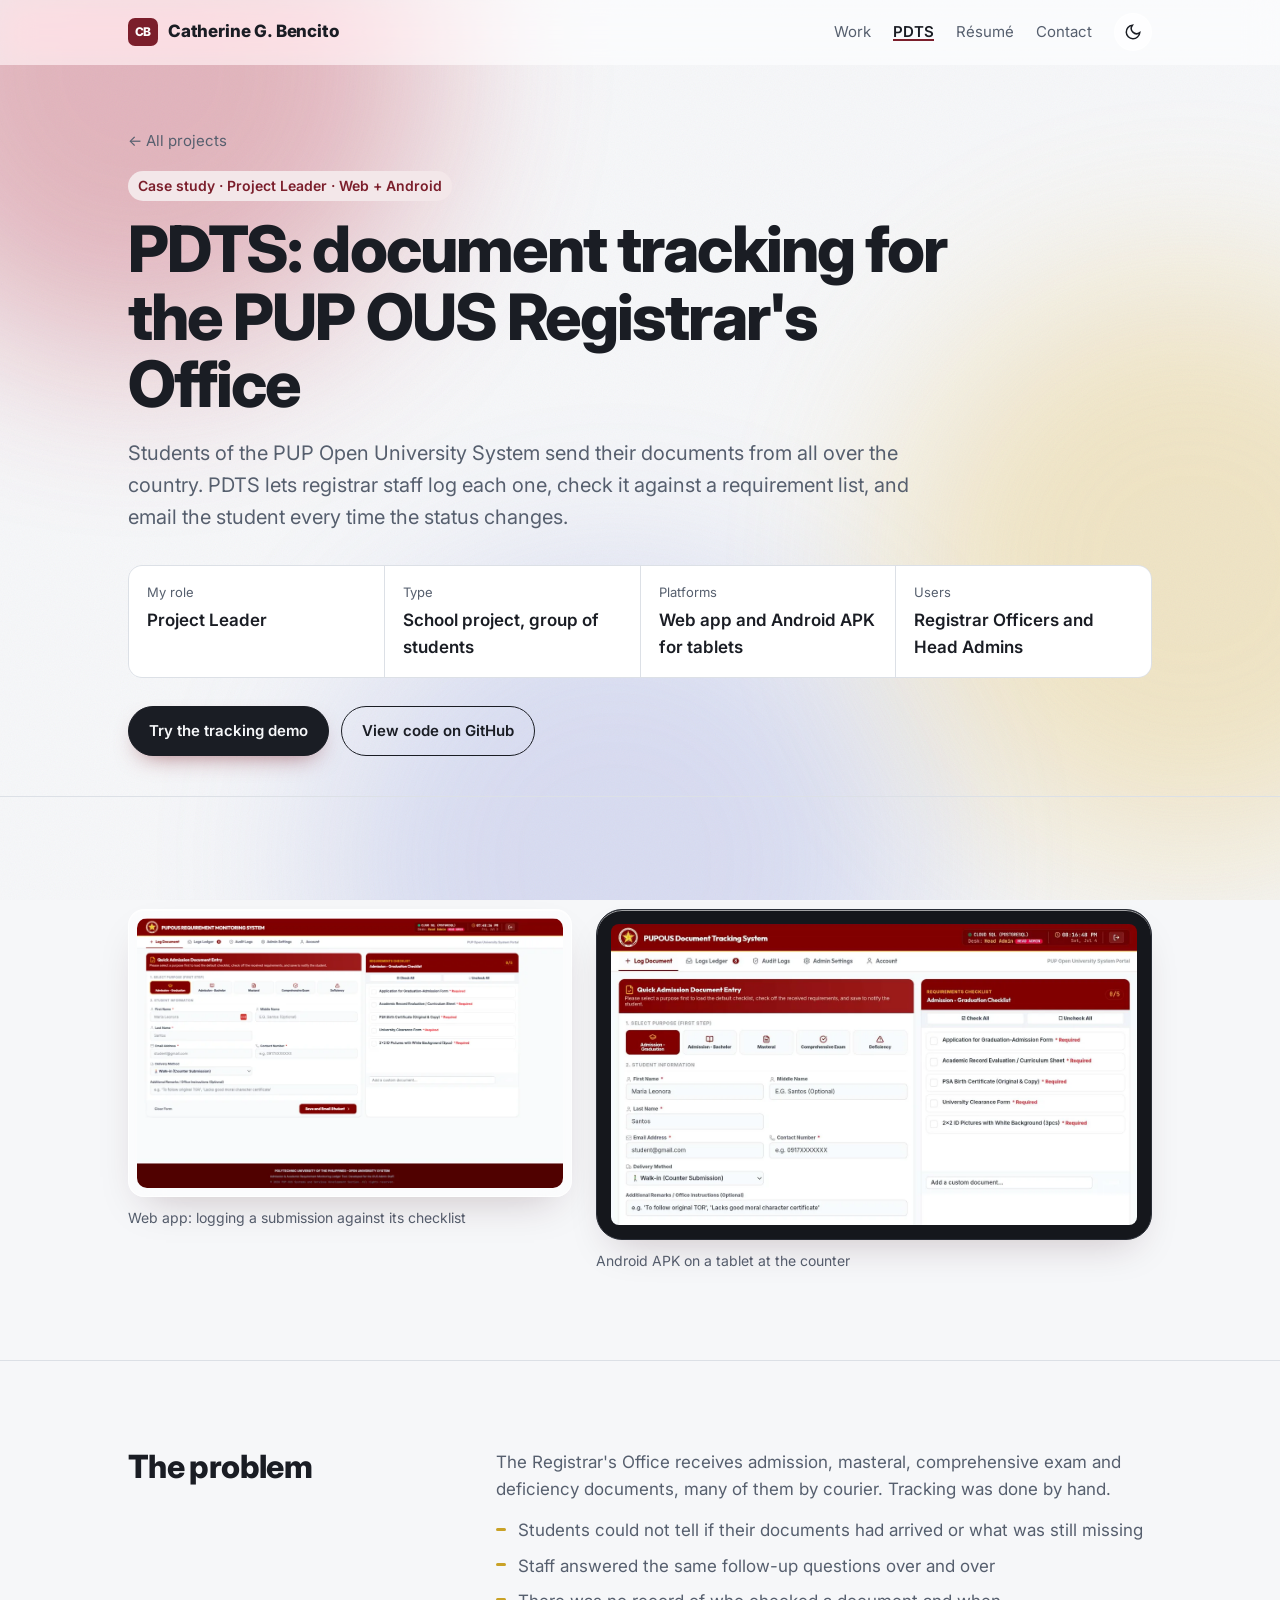
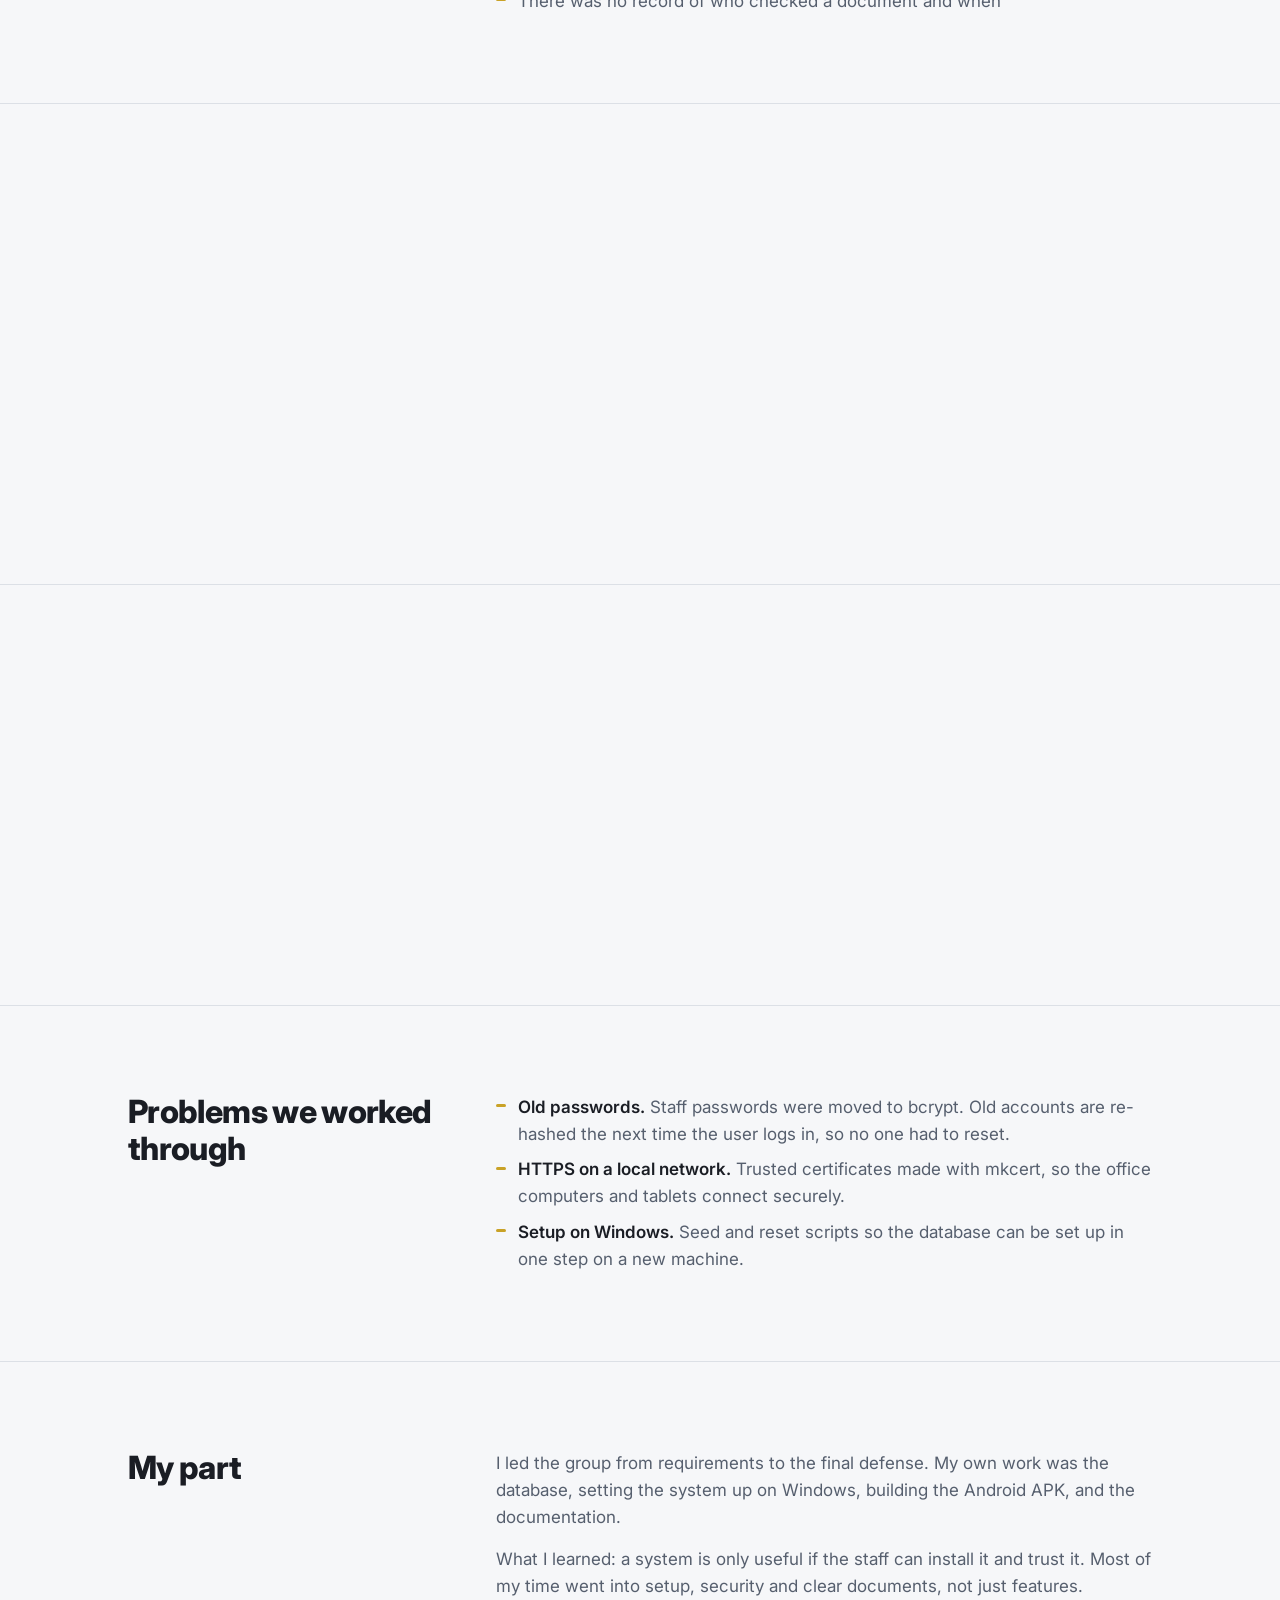
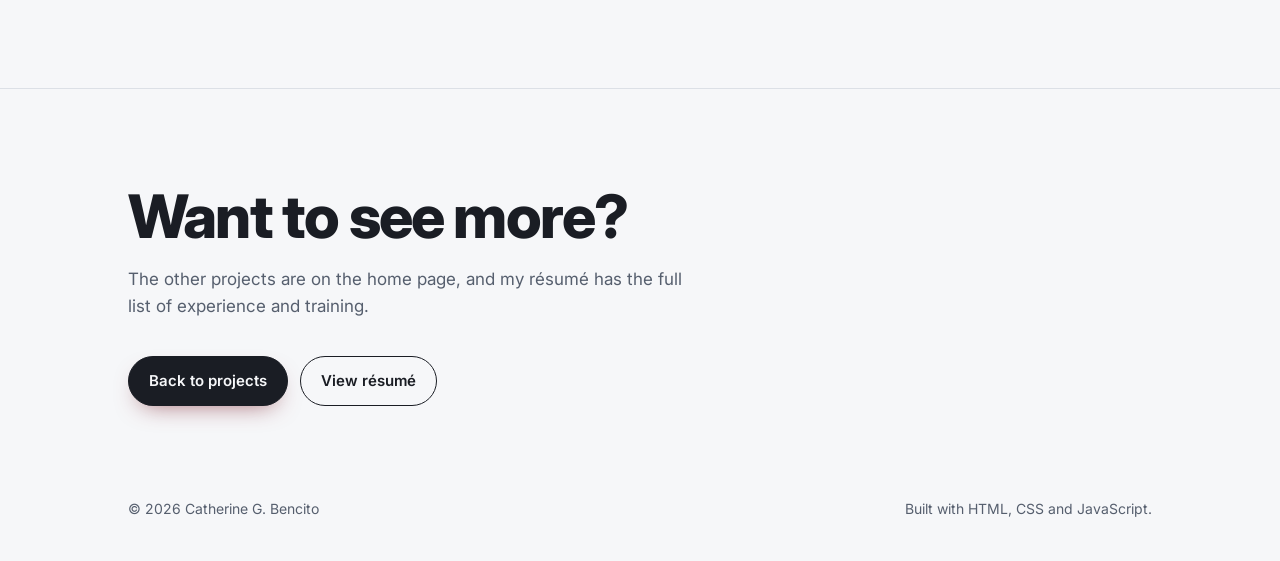
==== commit 4b307943: "Audit fixes: brand link name, demo anchor Co-Authored-By: Claude Opus 5.5 <noreply@anthropic.com> Cl" ====
--- a/pdts.html
+++ b/pdts.html
@@ -28,7 +28,7 @@
 
 <header class="top">
   <div class="wrap nav">
-    <a class="brand" href="index.html" aria-label="Catherine G. Bencito, home"><span class="brand-mark" aria-hidden="true">CB</span><span class="brand-name">Catherine G. Bencito</span></a>
+    <a class="brand" href="index.html"><span class="brand-mark" aria-hidden="true">CB</span><span class="brand-name">Catherine G. Bencito</span></a>
     <div class="nav-right">
       <nav aria-label="Main">
         <ul>
@@ -60,7 +60,7 @@
         <div><dt>Users</dt><dd>Registrar Officers and Head Admins</dd></div>
       </dl>
       <div class="cta-row">
-        <a class="btn primary" href="index.html#main">Try the tracking demo</a>
+        <a class="btn primary" href="index.html#demo">Try the tracking demo</a>
         <a class="btn ghost" href="https://github.com/iamgravz/pdts-demo-clean" target="_blank" rel="noopener">View code on GitHub</a>
       </div>
     </div>
--- a/assets/css/styles.css
+++ b/assets/css/styles.css
@@ -88,7 +88,7 @@
 [data-theme="dark"] .theme-toggle .sun { display: block; }
 [data-theme="dark"] .theme-toggle .moon { display: none; }
 @media (max-width: 760px) { .nav ul { gap: 14px; font-size: 14px; } .nav ul .opt { display: none; } }
-@media (max-width: 430px) { .nav ul .opt2 { display: none; } .brand-name { display: none; } }
+@media (max-width: 430px) { .nav ul .opt2 { display: none; } .brand-name { position: absolute; width: 1px; height: 1px; overflow: hidden; clip: rect(0 0 0 0); white-space: nowrap; } }
 
 /* ---------- buttons ---------- */
 .btn {
